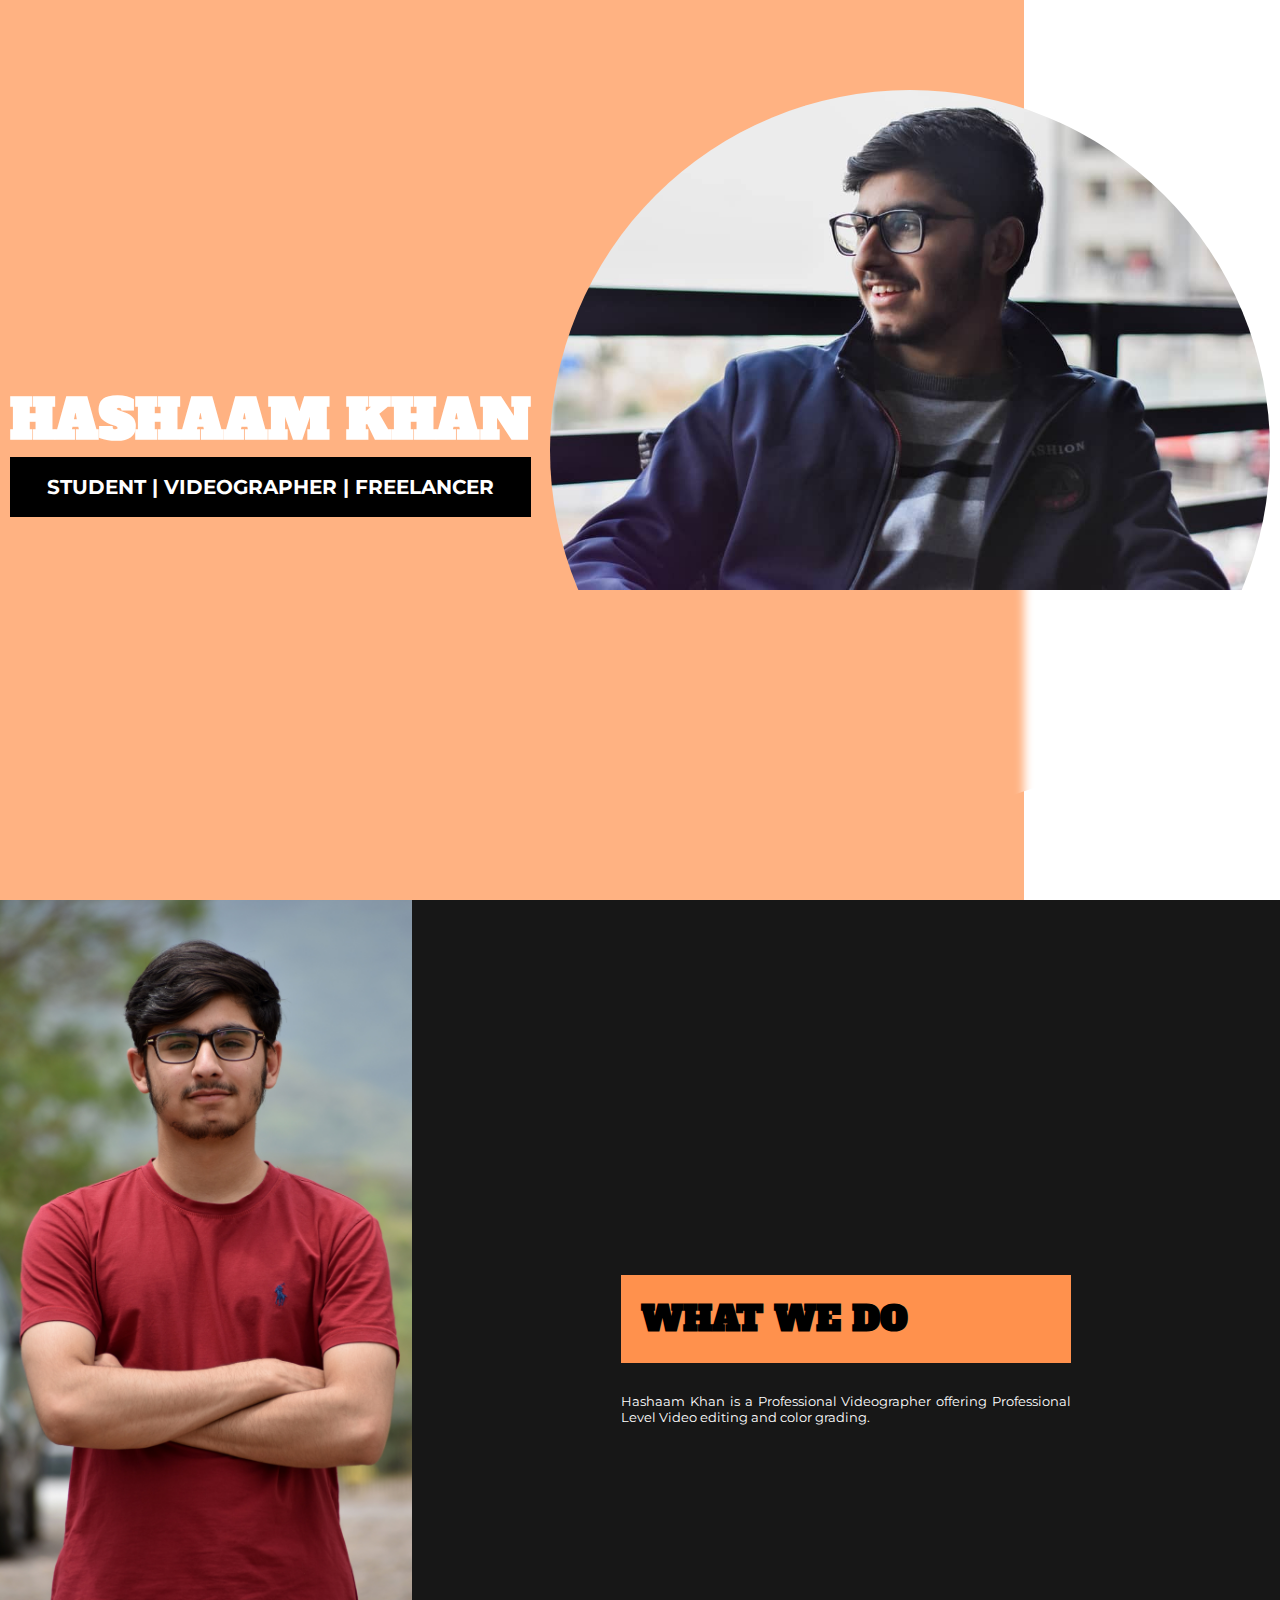
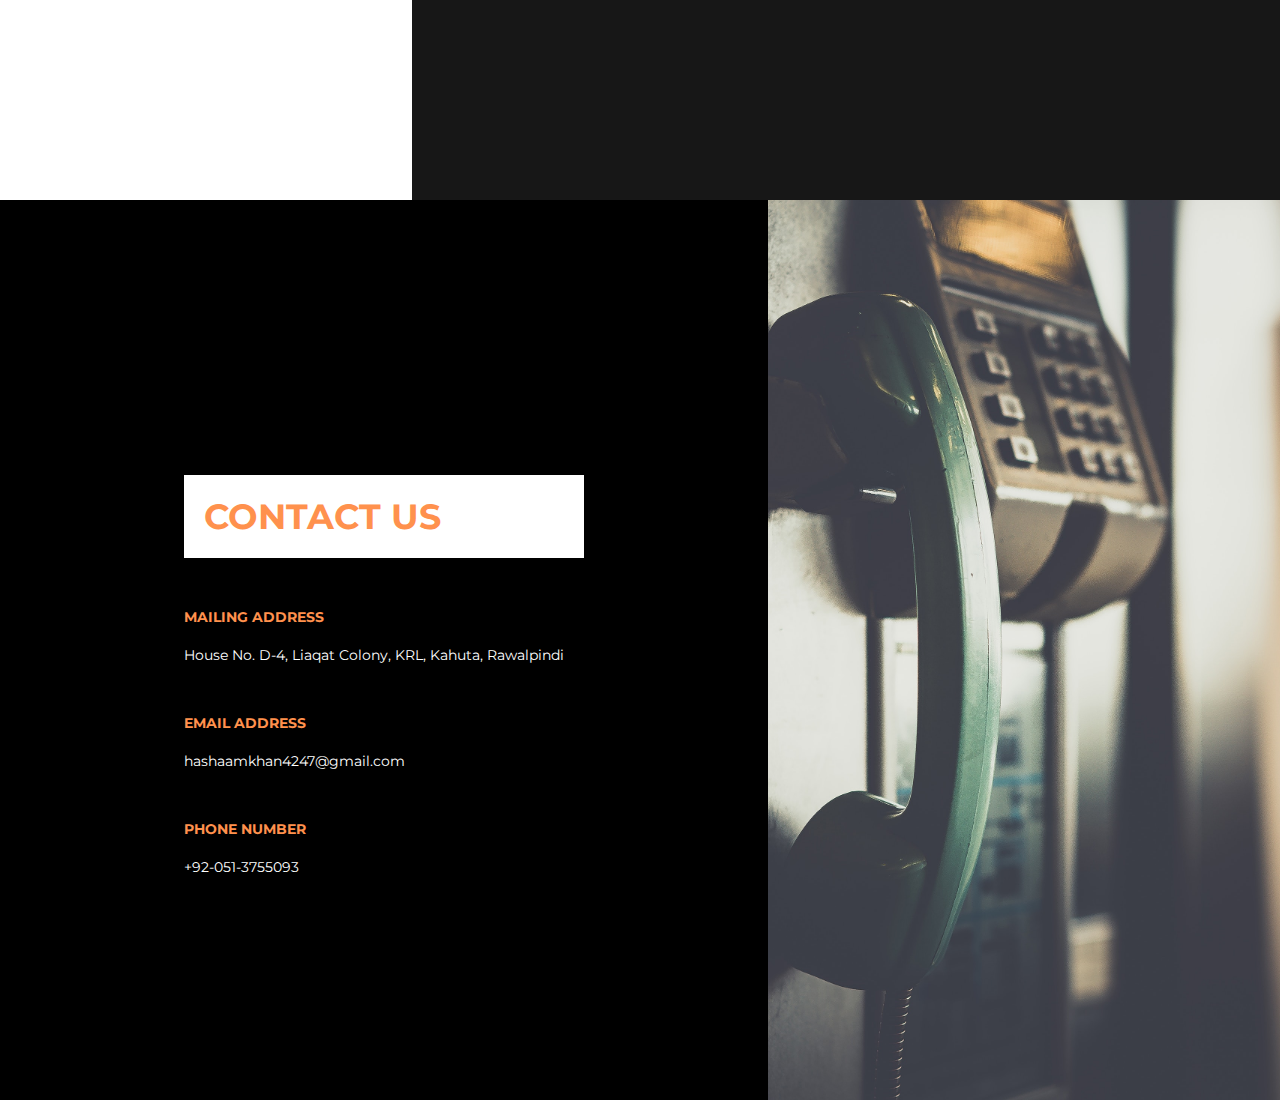
==== index.html @ cf14fc83 "Initial commit" ====
<!DOCTYPE html>
<html lang="en">

<head>
    <meta charset="UTF-8">
    <meta name="viewport" content="width=device-width, initial-scale=1.0">
    <link rel="stylesheet" href="style.css">
    <link rel="preconnect" href="https://fonts.gstatic.com">
    <link href="https://fonts.googleapis.com/css2?family=Alfa+Slab+One&family=Montserrat:wght@500&display=swap"
        rel="stylesheet">
    <title>Hashaam Khan</title>
</head>

<body>
    <main>
        <section class="page1">
            <div class="information">
                <div class="orange">
                </div>
                <div class="text-info">
                    <h1>HASHAAM KHAN</h1>
                    <div class="black-text">
                        <h3>STUDENT | VIDEOGRAPHER | FREELANCER</h3>
                    </div>
                </div>
                <div class="image">
                    <img id="avatar" src="./images/avatar.jpg" alt="Avatar" height="500px">
                </div>
            </div>
        </section>
        <section class="page2">
            <div class="sideimage">
                <img src="./images/avatar2.jpg" alt="" height="700px">
            </div>
            <div class="work-info">
                <div style="width: 450px;">
                    <h1 id="work-heading">WHAT WE DO</h1>
                    <p>Hashaam Khan is a Professional Videographer offering Professional Level Video editing and color
                        grading. </p>
                </div>
            </div>
        </section>
        <section>
            <div class="contact-image">
                <img src="./images/contact.jpg" alt="" height="700px">
            </div>
            <div class="contact">
                <div>
                    <h2>CONTACT US</h2>
                    <h3>MAILING ADDRESS</h3>
                    <p>House No. D-4, Liaqat Colony, KRL, Kahuta, Rawalpindi</p>
                    <h3>EMAIL ADDRESS</h3>
                    <p>hashaamkhan4247@gmail.com</p>
                    <h3>PHONE NUMBER</h3>
                    <p>+92-051-3755093</p>
                </div>
            </div>
        </section>
    </main>
</body>

</html>
---- style.css ----
* {
    margin: 0px;
    padding: 0px;
    box-sizing: border-box;
}

*,
*::before,
*::after {
    box-sizing: inherit;
}

main {
    position: absolute;
    min-height: 100vh;
    width: 100%;
    background-image: url(./images/background.png);
    background-size: 100%;
    background-repeat: no-repeat;
    z-index: 1;

}

.information {
    display: flex;
    min-height: 100vh;
    justify-content: space-around;
    align-items: center;

}

.orange {
    position: absolute;
    left: 0;
    top: 0;
    min-height: 100vh;
    width: 80%;
    left: 0;
    background-color: rgba(255, 145, 77, 0.7);
    z-index: -1;

}

.black-text {
    display: flex;
    justify-content: center;
    align-items: center;
    background-color: black;
    color: white;
    font-family: 'Montserrat', sans-serif;
    font-size: 1.0625em;
    height: 60px;
}

h1 {
    color: white;
    font-family: 'Alfa Slab One', cursive;
    font-size: 3.375em;
}

.image {
    display: flex;
    justify-content: center;
    height: 80vh;
    width: 80vh;
    border-radius: 50%;
    overflow: hidden;
    backdrop-filter: blur(5px);
}

.sideimage {
    float: left;
    overflow: hidden;
    height: 100vh;
}

.work-info {
    min-height: 100vh;
    background: rgba(23, 23, 23, 1);
    display: flex;
    align-items: center;
    justify-content: center;
}

.work-info h1 {
    background-color: rgba(255, 145, 77, 1);
    font-family: 'Alfa Slab One', cursive;
    font-size: 2.1875em;
    color: black;
    padding: 20px;
}

.work-info p {
    text-align: justify;
    color: white;
    margin-top: 30px;
    font-family: 'Montserrat', sans-serif;
    font-size: 0.8125em;
}

.contact-image {
    display: flex;
    align-items: center;
    justify-content: center;
    height: 100vh;
    width: 40%;
    overflow: hidden;
    float: right;
}

.contact-image img {
    height: 100vh;
}

.contact {
    min-height: 100vh;
    width: 60%;
    background: black;
    color: white;
    display: flex;
    justify-content: center;
    align-items: center;
}

.contact div {
    width: 400px;
}

.contact h2,
.contact h3 {
    color: rgba(255, 145, 77, 1);
    margin-top: 50px;
    font-family: 'Montserrat', sans-serif;
    font-size: 0.875em;

}

.contact h2 {
    font-size: 2.1875em;
    background: white;
    padding: 20px;
    font-weight: bolder;
}

.contact p {
    font-family: 'Montserrat', sans-serif;
    font-size: 0.875em;
    margin-top: 20px;

}
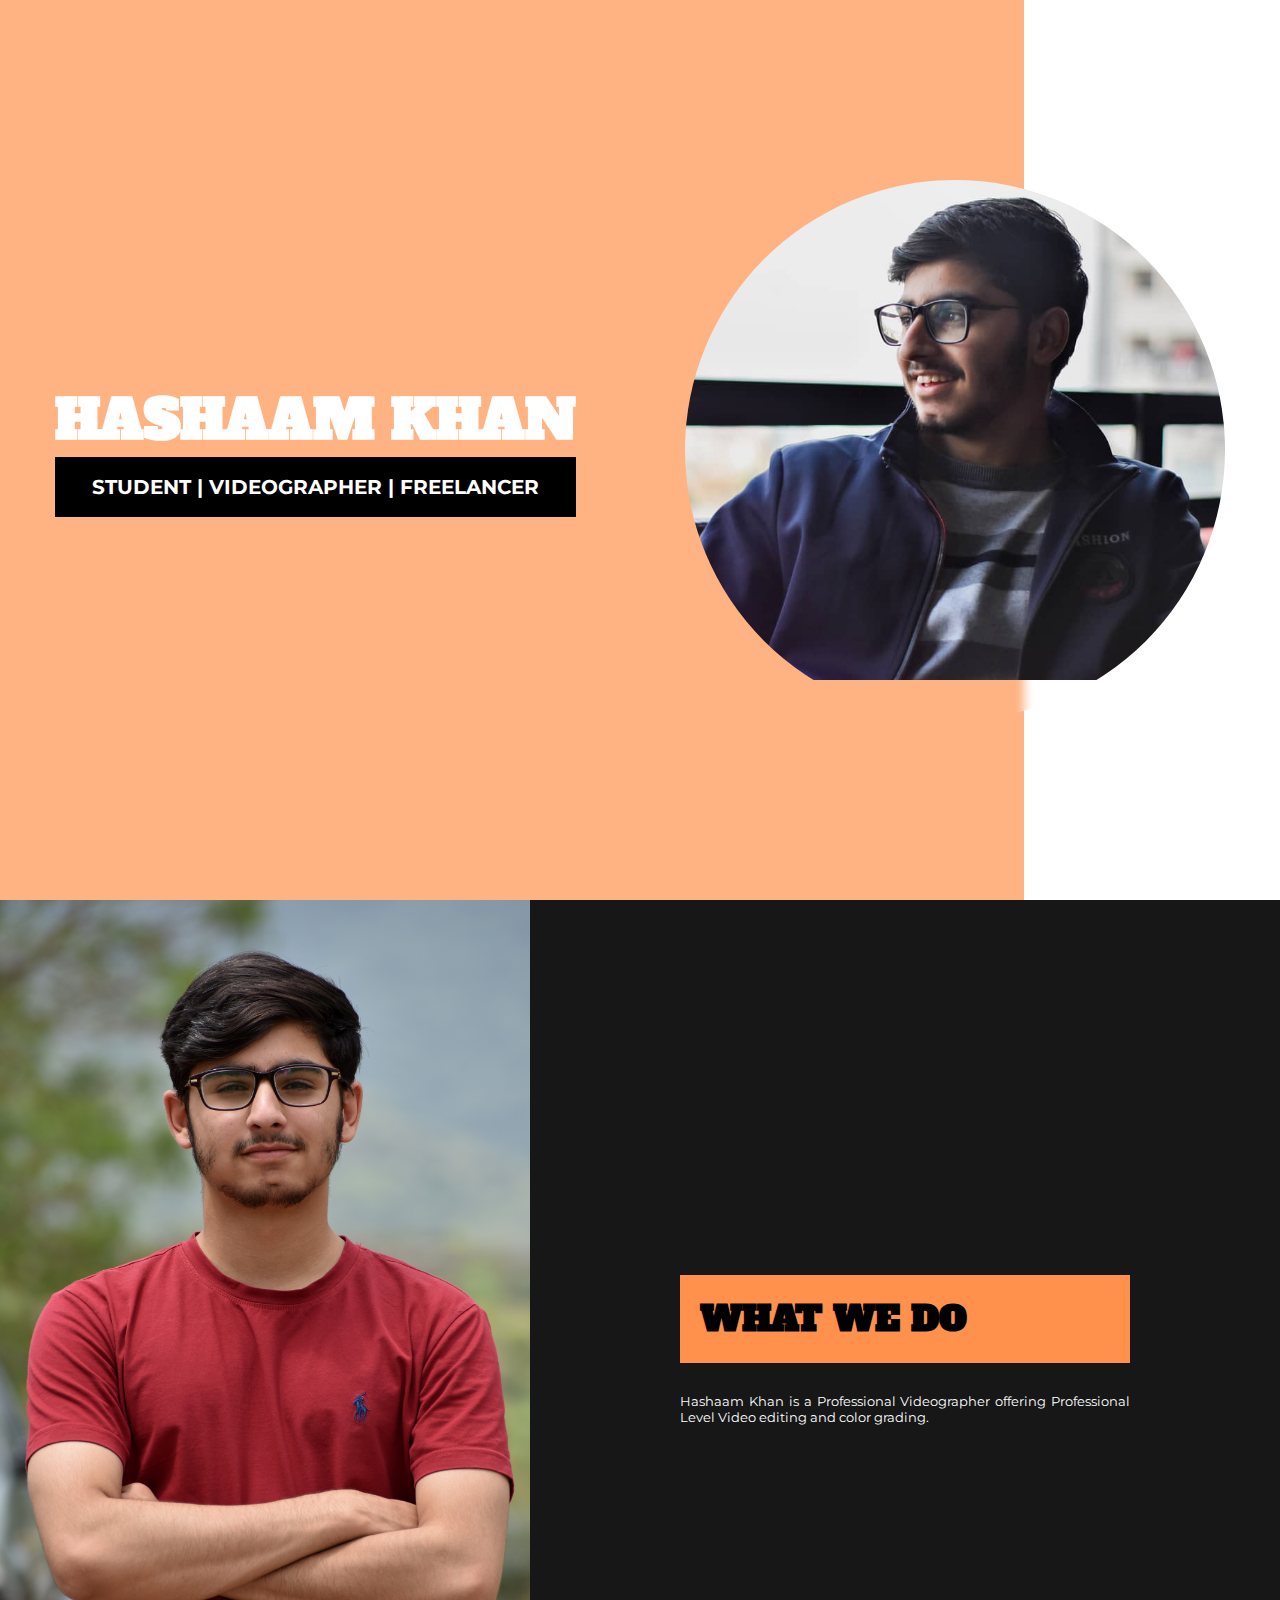
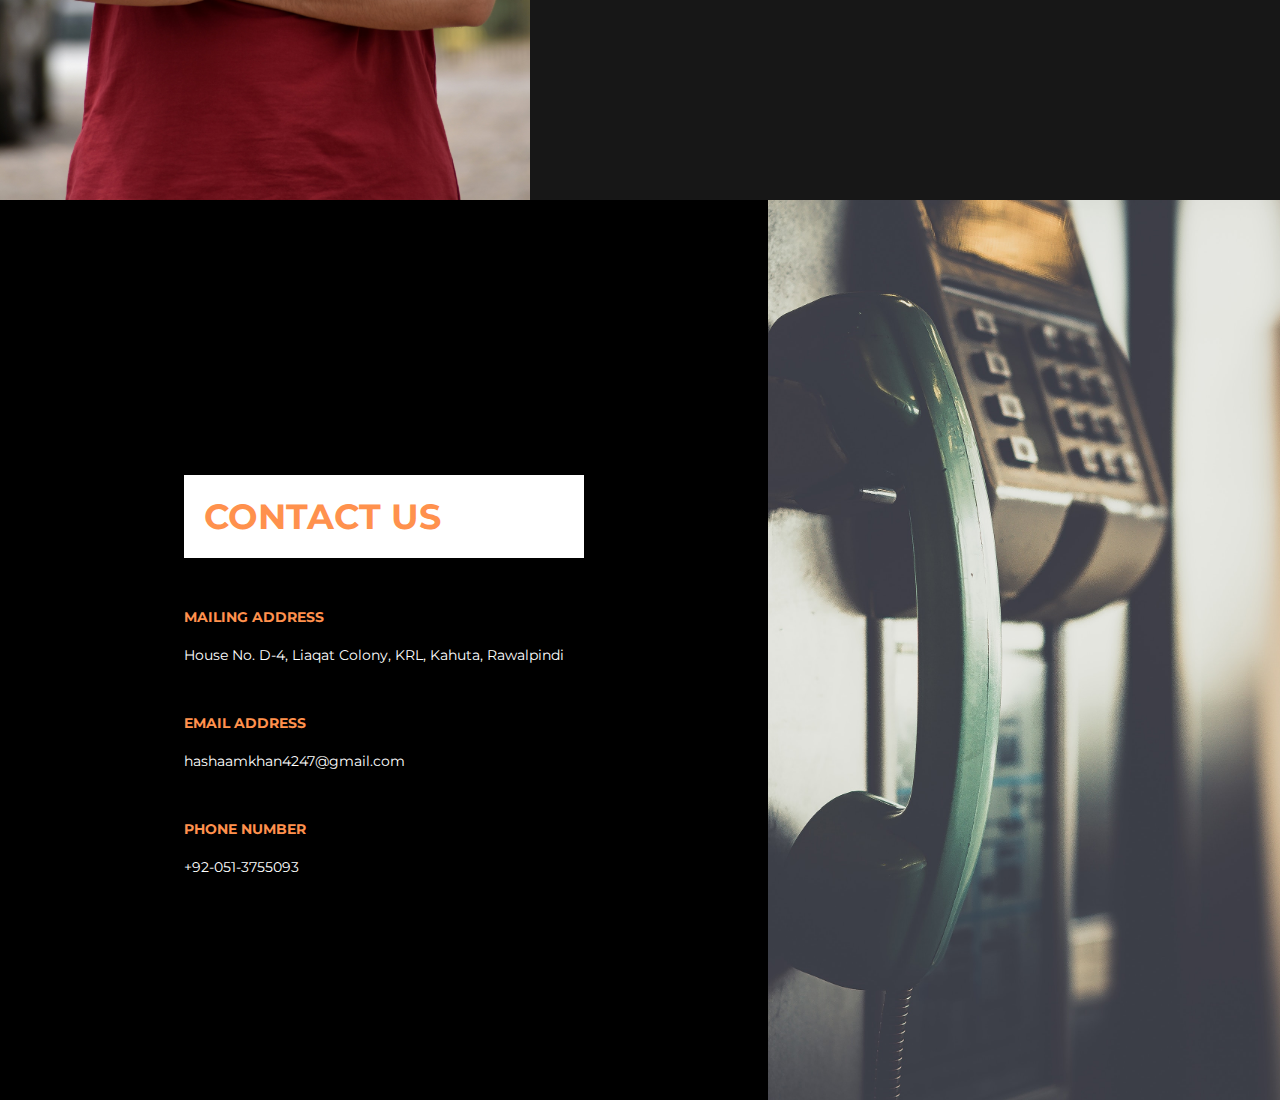
==== commit bd168228: "Fixed 2nd image commit" ====
--- a/index.html
+++ b/index.html
@@ -30,7 +30,7 @@
         </section>
         <section class="page2">
             <div class="sideimage">
-                <img src="./images/avatar2.jpg" alt="" height="700px">
+                <img src="./images/avatar2.jpg" alt="">
             </div>
             <div class="work-info">
                 <div style="width: 450px;">
@@ -42,7 +42,7 @@
         </section>
         <section>
             <div class="contact-image">
-                <img src="./images/contact.jpg" alt="" height="700px">
+                <img src="./images/contact.jpg" alt="">
             </div>
             <div class="contact">
                 <div>
--- a/style.css
+++ b/style.css
@@ -61,8 +61,8 @@
 .image {
     display: flex;
     justify-content: center;
-    height: 80vh;
-    width: 80vh;
+    height: 60vh;
+    width: 60vh;
     border-radius: 50%;
     overflow: hidden;
     backdrop-filter: blur(5px);
@@ -71,6 +71,10 @@
 .sideimage {
     float: left;
     overflow: hidden;
+    height: 100vh;
+}
+
+.sideimage img {
     height: 100vh;
 }
 
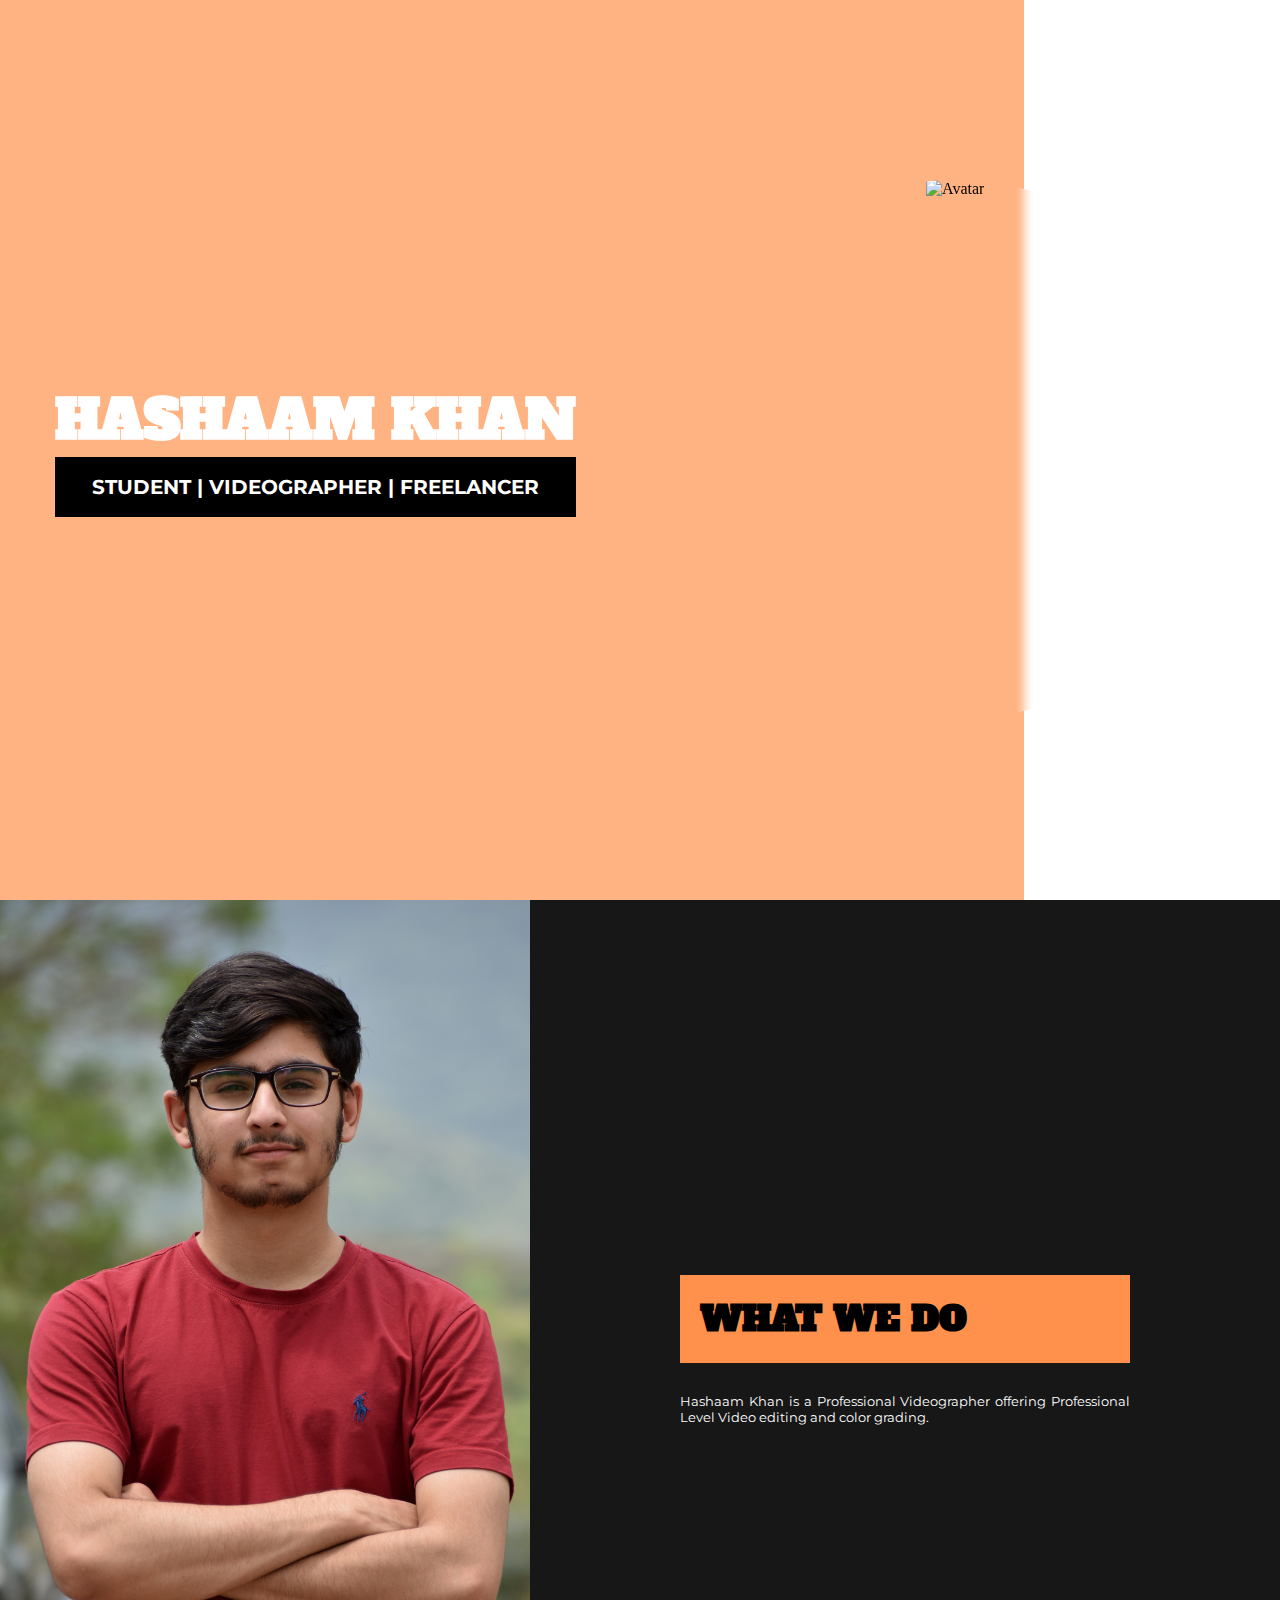
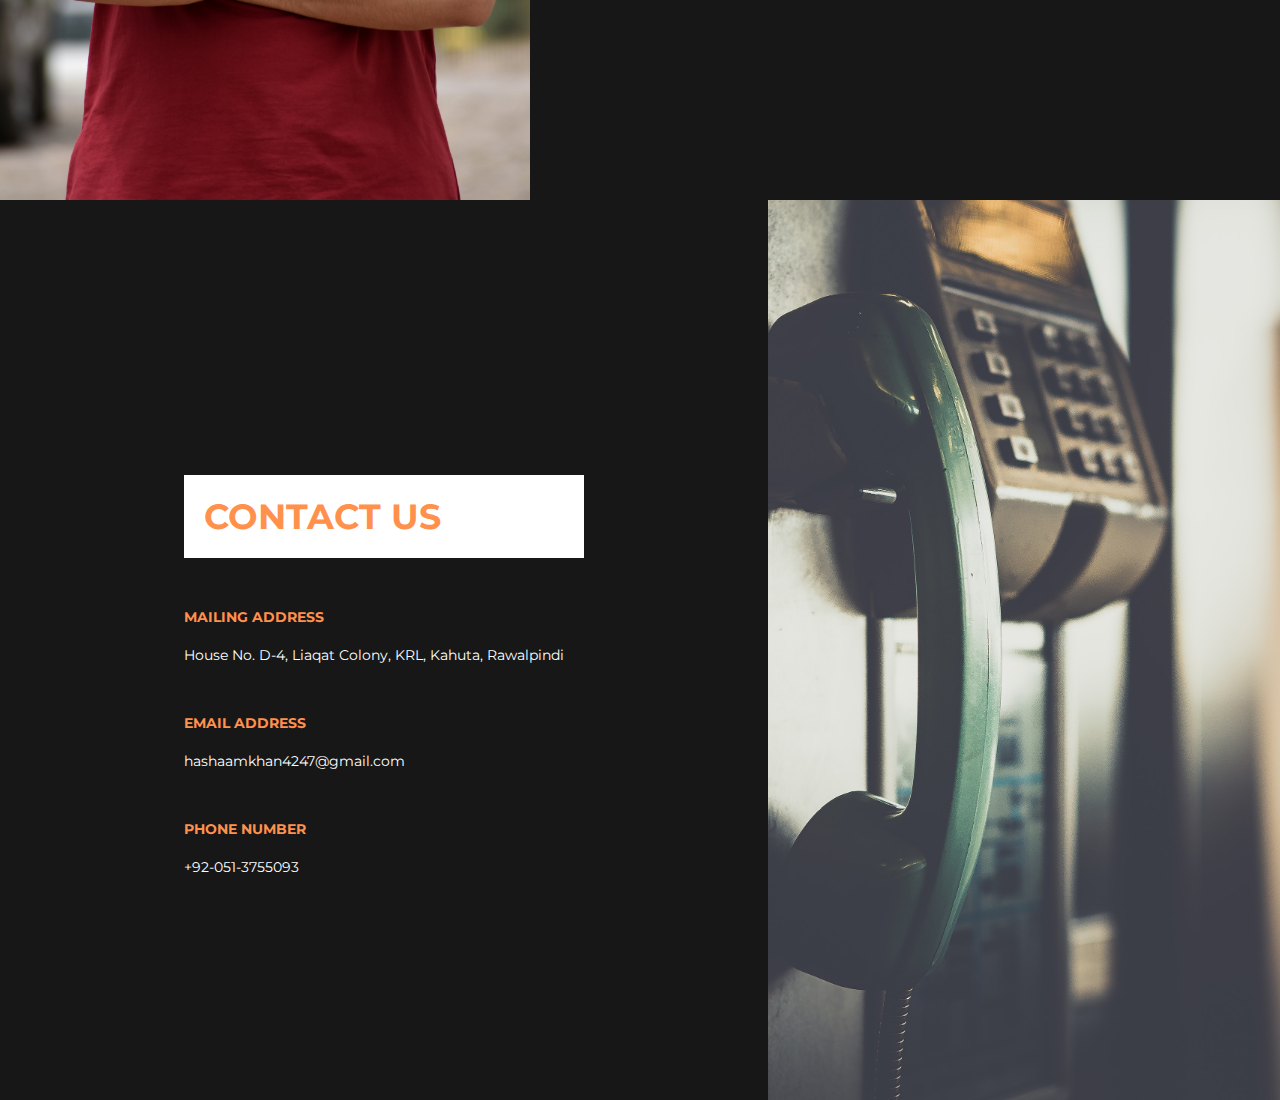
==== commit 2a21470f: "Replaced Main picture with high res one" ====
--- a/index.html
+++ b/index.html
@@ -24,7 +24,7 @@
                     </div>
                 </div>
                 <div class="image">
-                    <img id="avatar" src="./images/avatar.jpg" alt="Avatar" height="500px">
+                    <img id="avatar" src="./images/mainavatar.jpg" alt="Avatar">
                 </div>
             </div>
         </section>
--- a/style.css
+++ b/style.css
@@ -72,6 +72,7 @@
     float: left;
     overflow: hidden;
     height: 100vh;
+    width: auto;
 }
 
 .sideimage img {
@@ -119,7 +120,7 @@
 .contact {
     min-height: 100vh;
     width: 60%;
-    background: black;
+    background: rgba(23, 23, 23, 1);
     color: white;
     display: flex;
     justify-content: center;
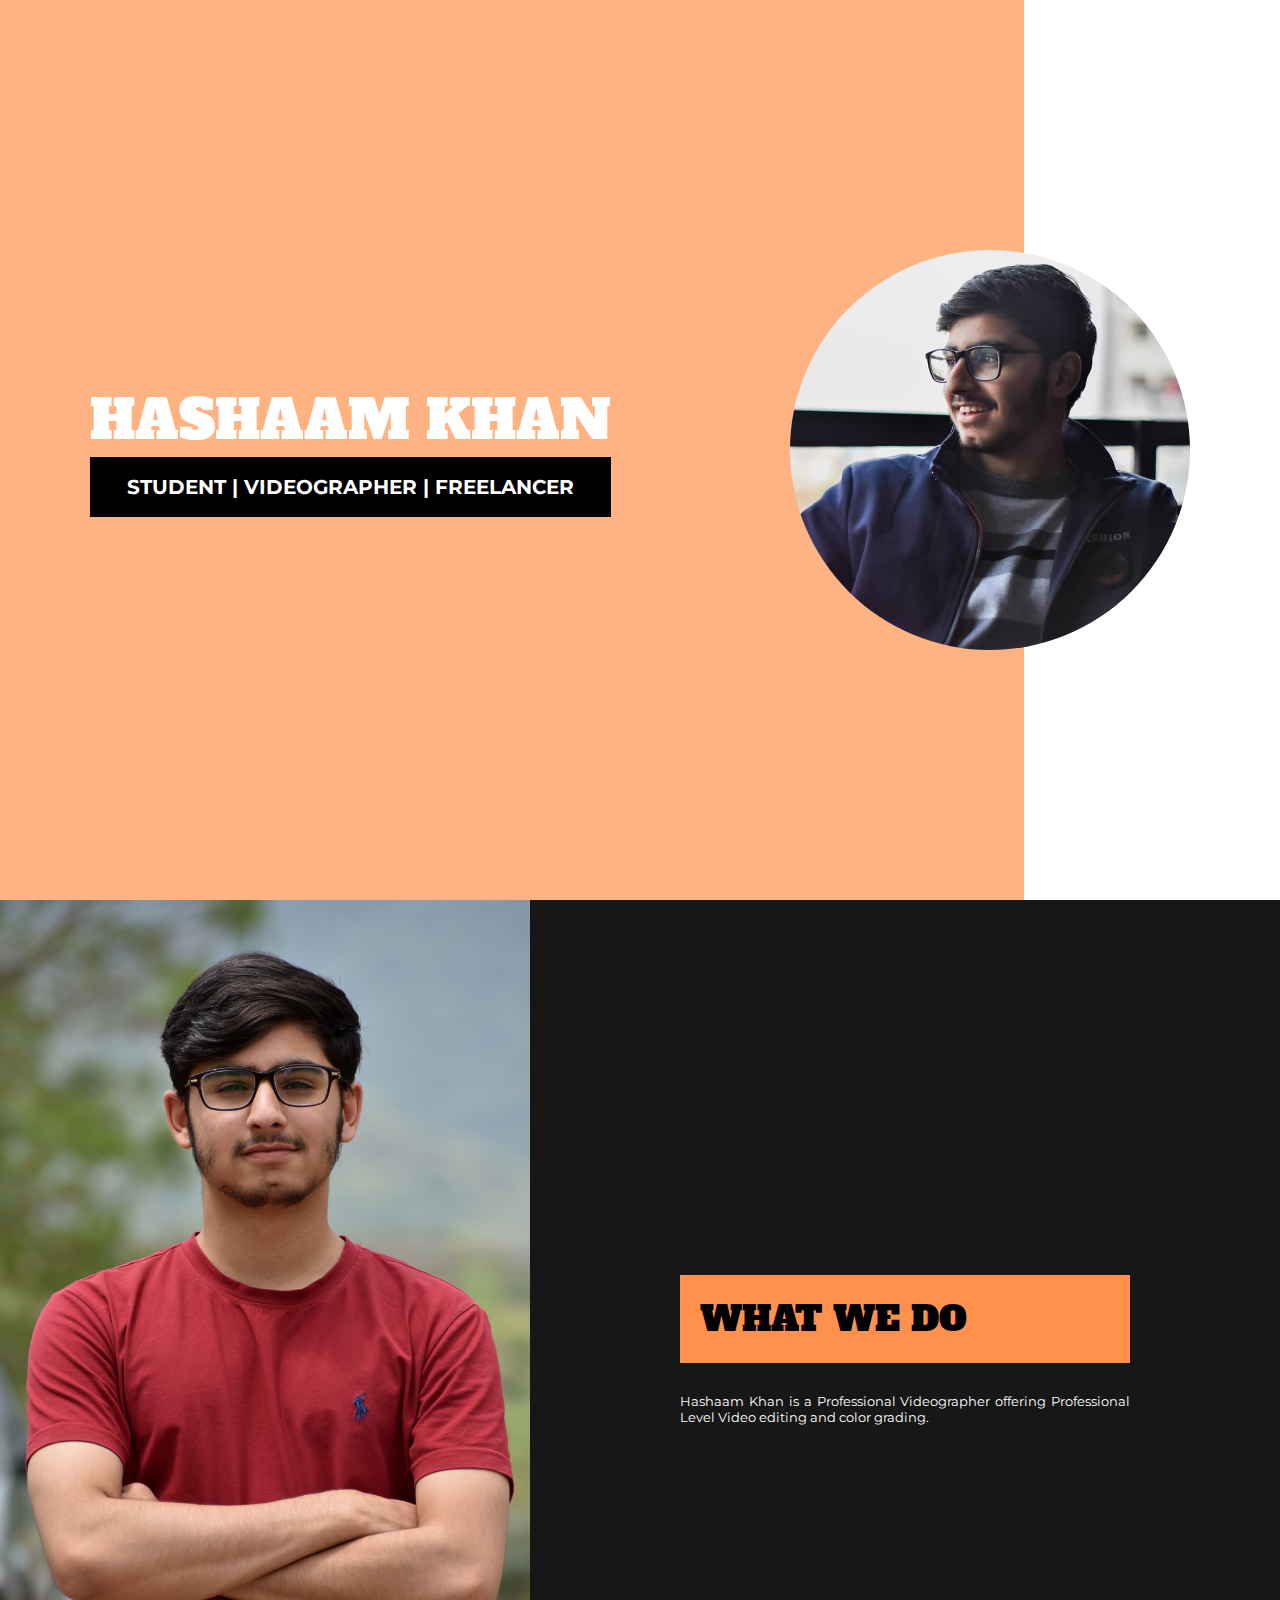
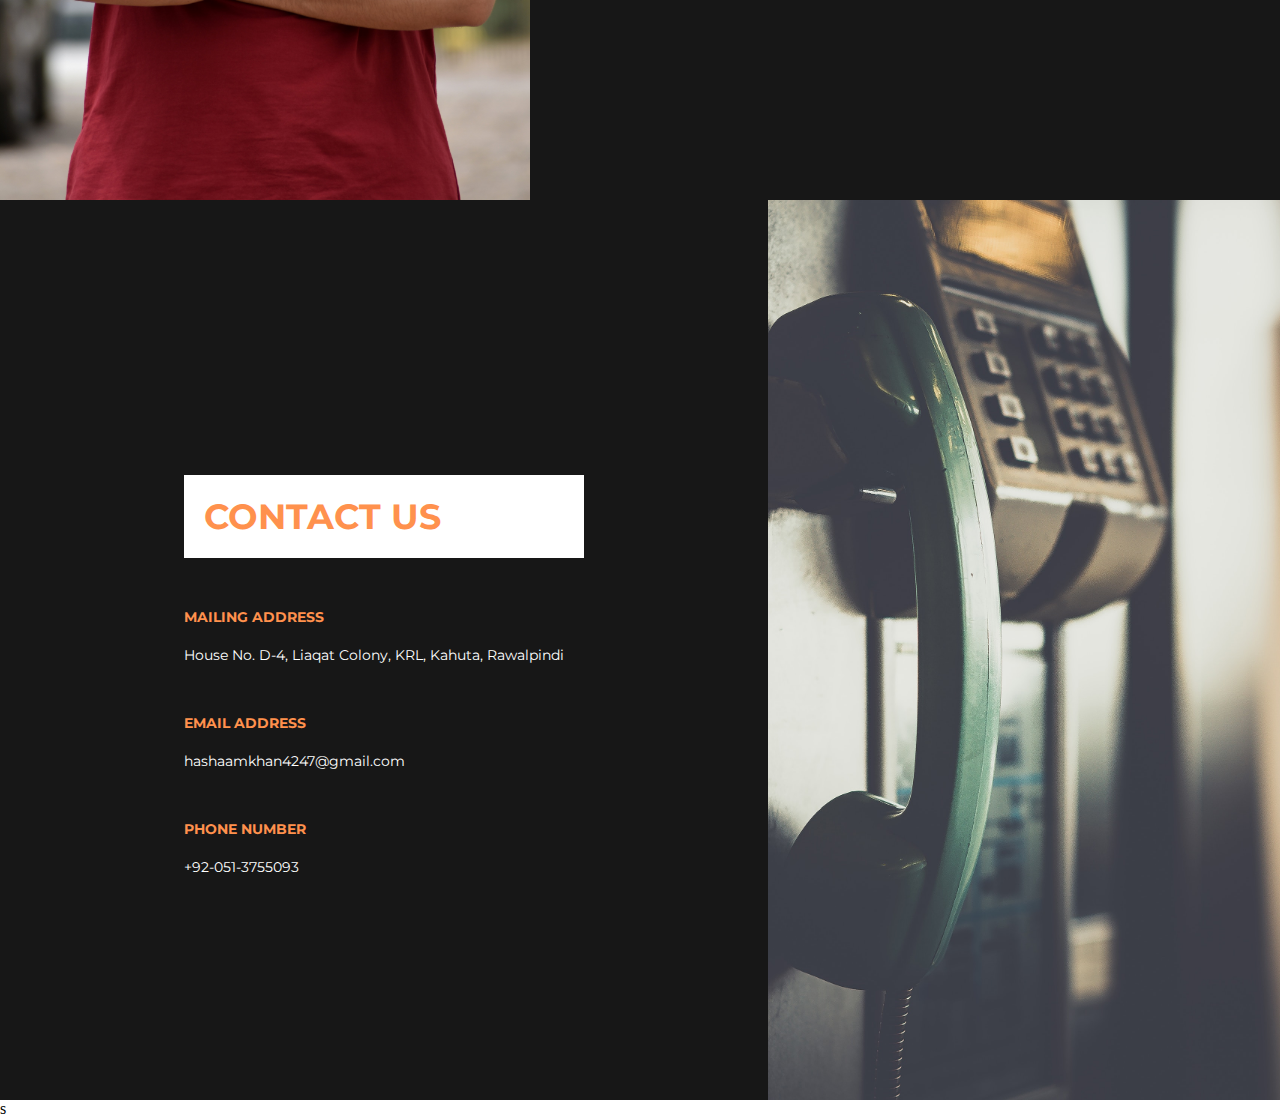
==== commit 4176d10f: "Re-designed the whole thing" ====
--- a/index.html
+++ b/index.html
@@ -24,7 +24,6 @@
                     </div>
                 </div>
                 <div class="image">
-                    <img id="avatar" src="./images/mainavatar.jpg" alt="Avatar">
                 </div>
             </div>
         </section>
@@ -59,4 +58,4 @@
     </main>
 </body>
 
-</html>+</html>s--- a/style.css
+++ b/style.css
@@ -10,32 +10,33 @@
     box-sizing: inherit;
 }
 
-main {
-    position: absolute;
-    min-height: 100vh;
+section {
+    min-width: 768px;
+}
+
+.page1 {
+    height: 100vh;
     width: 100%;
     background-image: url(./images/background.png);
-    background-size: 100%;
+    background-size: cover;
     background-repeat: no-repeat;
-    z-index: 1;
-
 }
 
 .information {
     display: flex;
-    min-height: 100vh;
+    height: 100vh;
     justify-content: space-around;
     align-items: center;
+    flex-wrap: wrap-reverse;
 
 }
 
 .orange {
     position: absolute;
+    top: 0;
     left: 0;
-    top: 0;
-    min-height: 100vh;
+    height: 100vh;
     width: 80%;
-    left: 0;
     background-color: rgba(255, 145, 77, 0.7);
     z-index: -1;
 
@@ -56,17 +57,21 @@
     color: white;
     font-family: 'Alfa Slab One', cursive;
     font-size: 3.375em;
+    font-weight: lighter;
 }
 
+
+
 .image {
-    display: flex;
-    justify-content: center;
-    height: 60vh;
-    width: 60vh;
+    min-height: 400px;
+    min-width: 400px;
     border-radius: 50%;
-    overflow: hidden;
-    backdrop-filter: blur(5px);
+    background: url(./images/avatar.jpg);
+    background-size: cover;
+    background-position: center;
+
 }
+
 
 .sideimage {
     float: left;
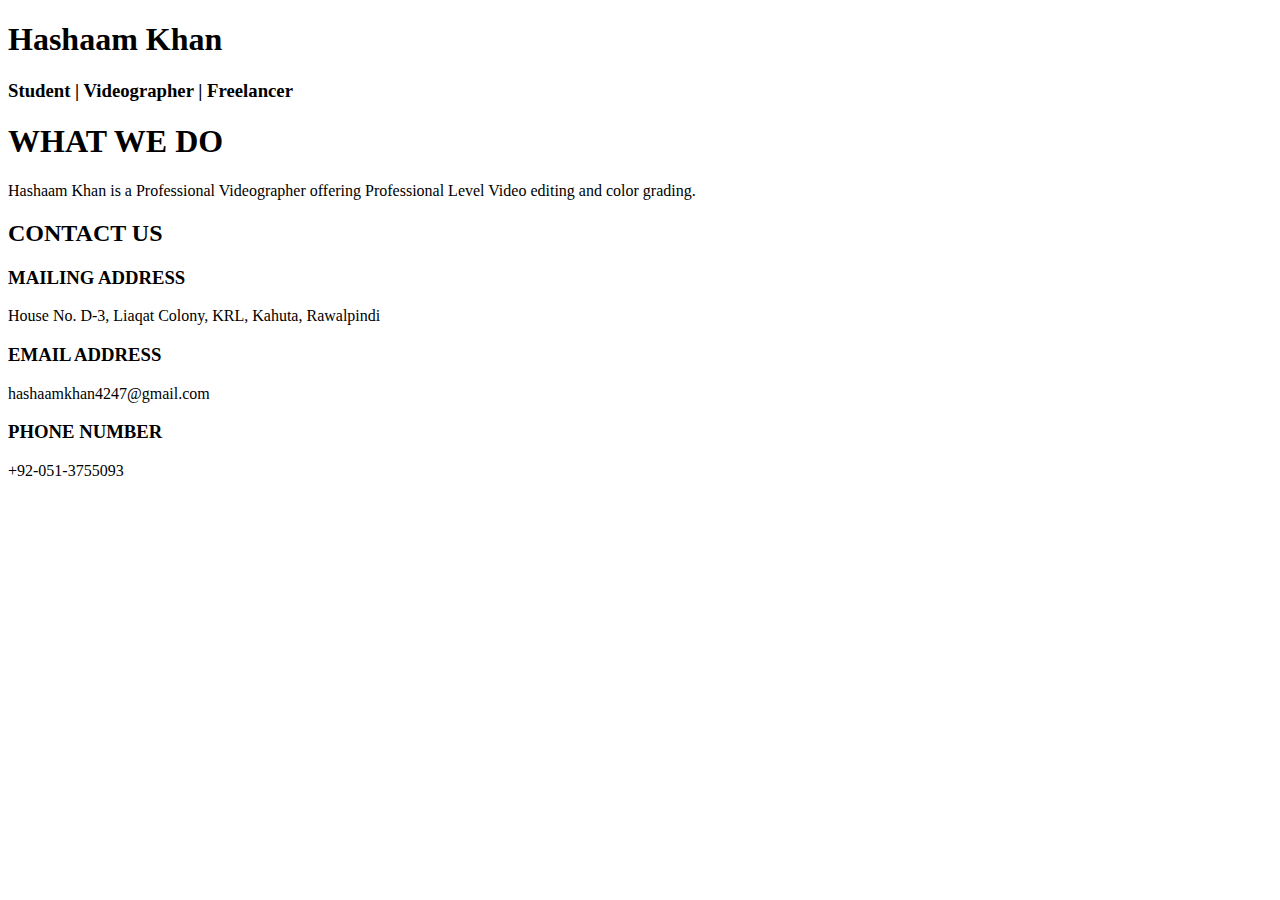
==== commit b196fa45: "Deleted extra folders and files" ====
--- a/index.html
+++ b/index.html
@@ -4,7 +4,7 @@
 <head>
     <meta charset="UTF-8">
     <meta name="viewport" content="width=device-width, initial-scale=1.0">
-    <link rel="stylesheet" href="style.css">
+    <link rel="stylesheet" href="style2.css">
     <link rel="preconnect" href="https://fonts.gstatic.com">
     <link href="https://fonts.googleapis.com/css2?family=Alfa+Slab+One&family=Montserrat:wght@500&display=swap"
         rel="stylesheet">
@@ -14,48 +14,41 @@
 <body>
     <main>
         <section class="page1">
-            <div class="information">
-                <div class="orange">
+            <div class="orangeBox"></div>
+            <div class="info">
+                <div class="text">
+                    <h1>Hashaam Khan</h1>
+                    <h3>Student | Videographer | Freelancer</h3>
                 </div>
-                <div class="text-info">
-                    <h1>HASHAAM KHAN</h1>
-                    <div class="black-text">
-                        <h3>STUDENT | VIDEOGRAPHER | FREELANCER</h3>
-                    </div>
-                </div>
-                <div class="image">
-                </div>
+                <div class="avatar"></div>
             </div>
         </section>
         <section class="page2">
-            <div class="sideimage">
-                <img src="./images/avatar2.jpg" alt="">
+            <div class="sideImage">
             </div>
-            <div class="work-info">
-                <div style="width: 450px;">
-                    <h1 id="work-heading">WHAT WE DO</h1>
+            <div class="workInfo">
+                <div>
+                    <h1>WHAT WE DO</h1>
                     <p>Hashaam Khan is a Professional Videographer offering Professional Level Video editing and color
                         grading. </p>
                 </div>
             </div>
         </section>
-        <section>
-            <div class="contact-image">
-                <img src="./images/contact.jpg" alt="">
-            </div>
+        <section class="page3">
             <div class="contact">
                 <div>
                     <h2>CONTACT US</h2>
                     <h3>MAILING ADDRESS</h3>
-                    <p>House No. D-4, Liaqat Colony, KRL, Kahuta, Rawalpindi</p>
+                    <p>House No. D-3, Liaqat Colony, KRL, Kahuta, Rawalpindi</p>
                     <h3>EMAIL ADDRESS</h3>
                     <p>hashaamkhan4247@gmail.com</p>
                     <h3>PHONE NUMBER</h3>
                     <p>+92-051-3755093</p>
                 </div>
             </div>
+            <div class="contactImage"></div>
         </section>
     </main>
 </body>
 
-</html>s+</html>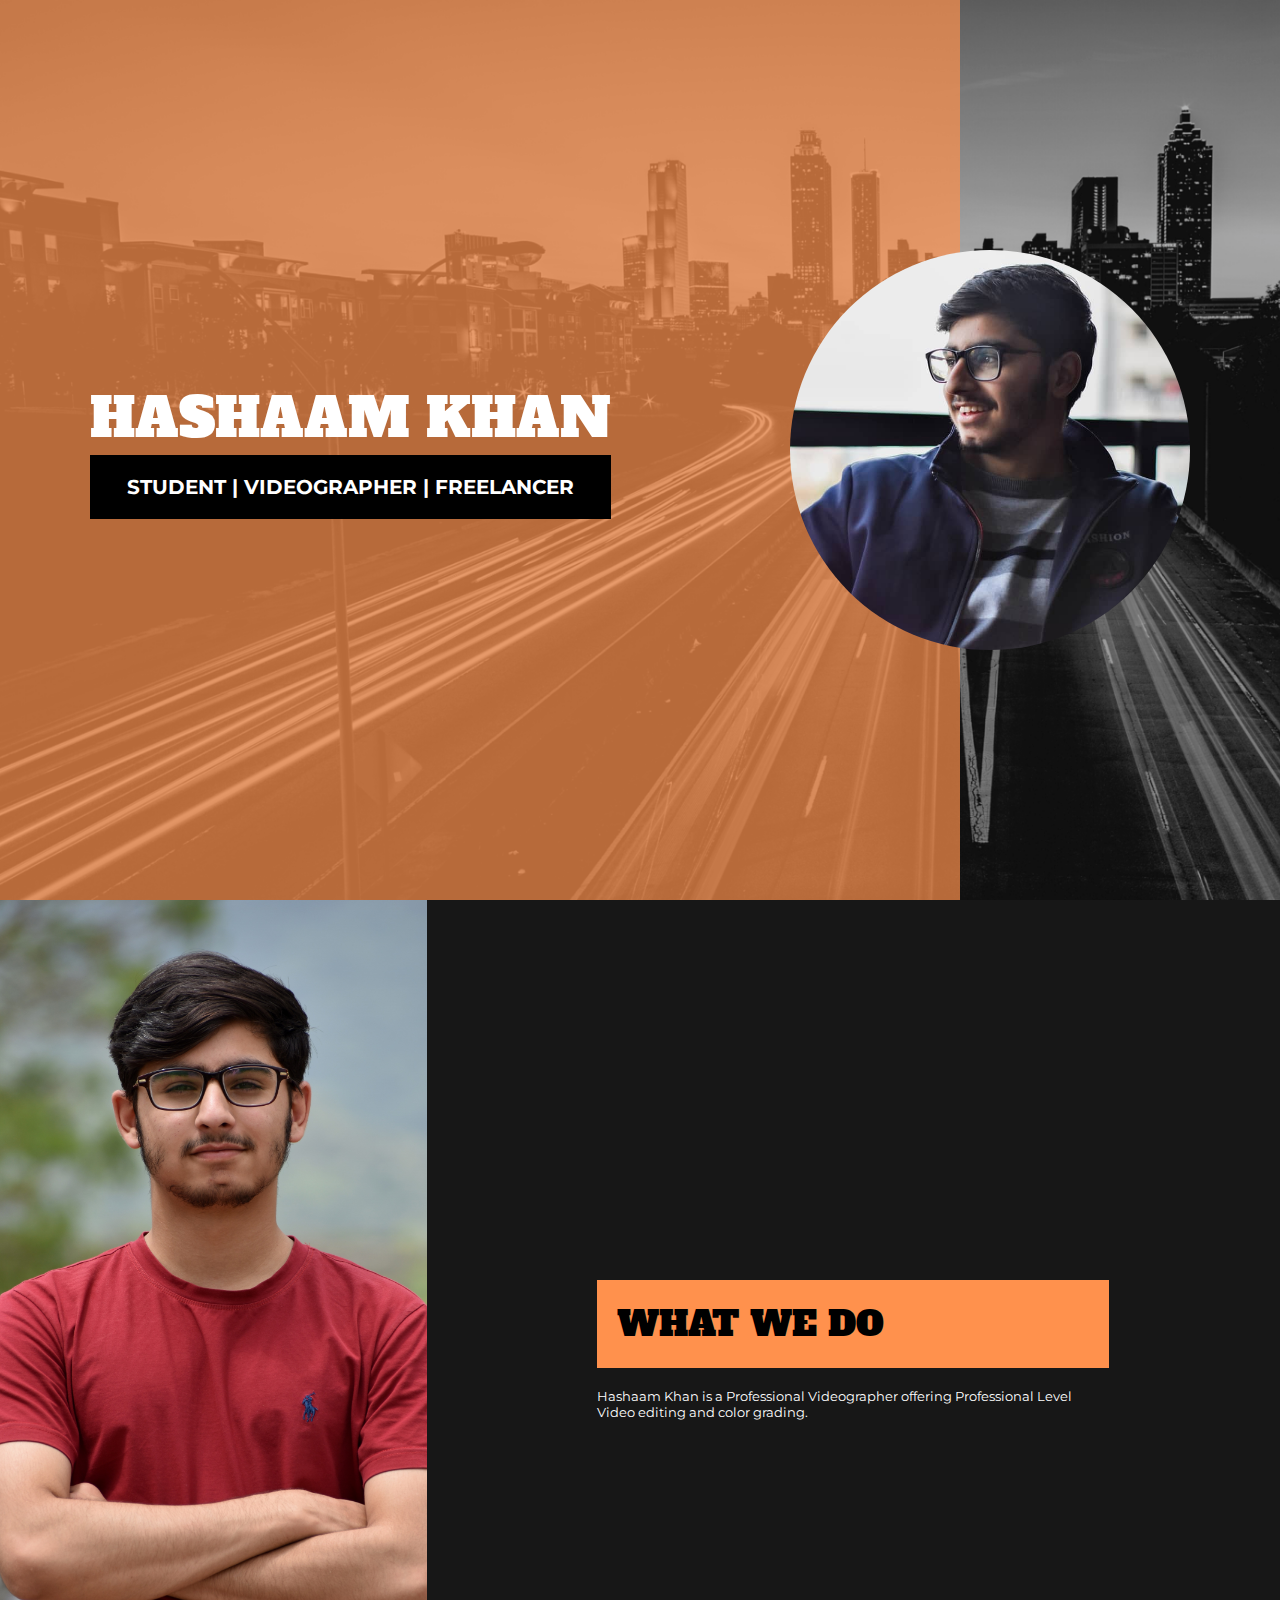
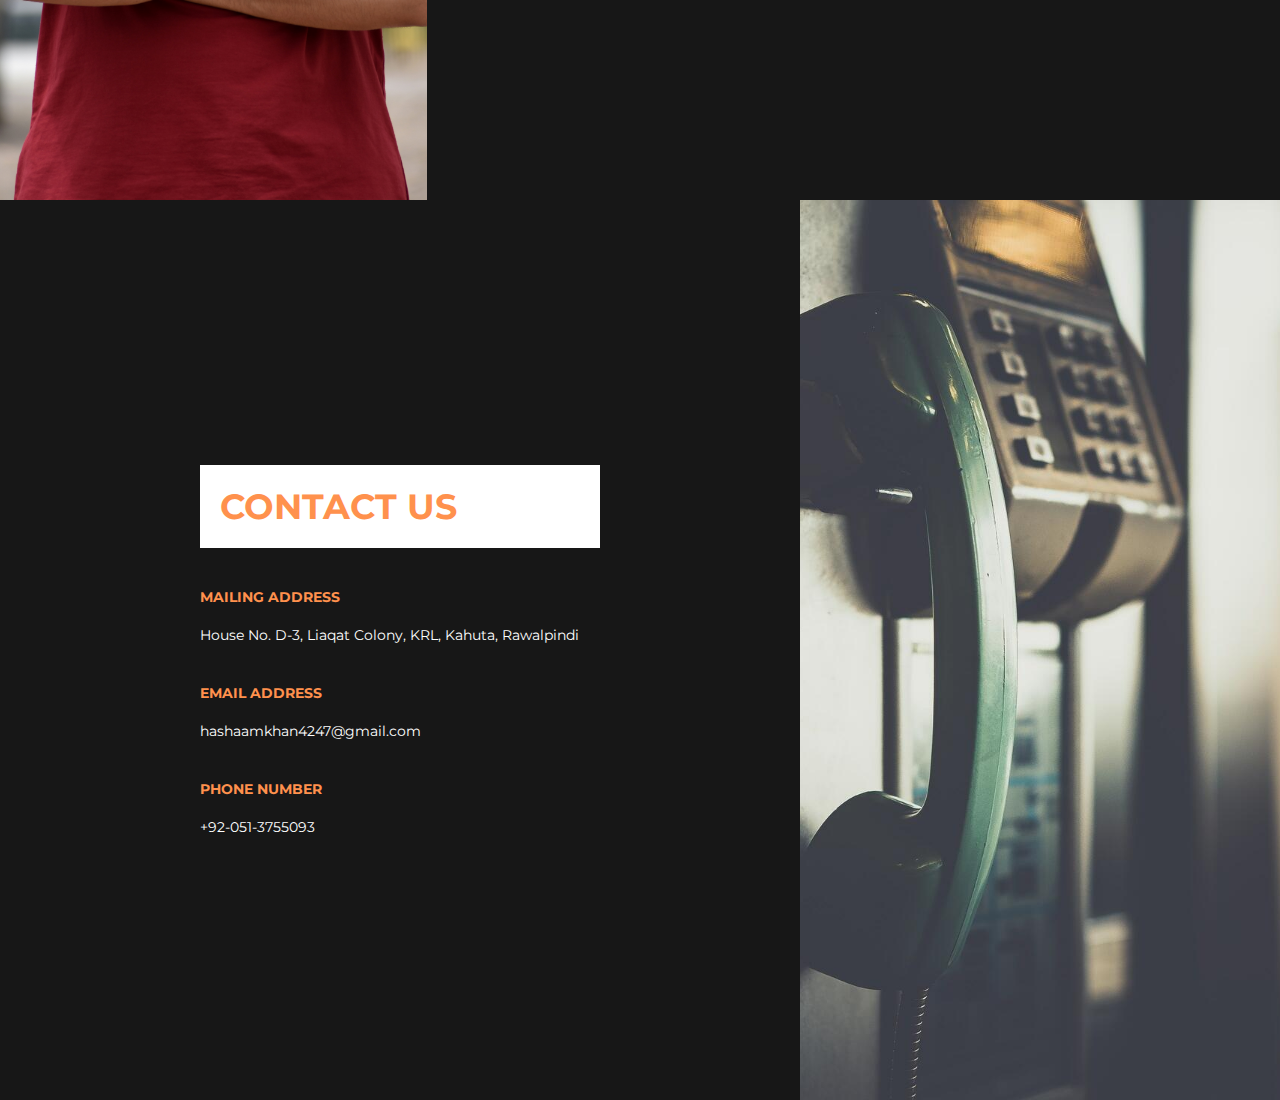
==== commit a60b92b1: "Fixed CSS file issue" ====
--- a/index.html
+++ b/index.html
@@ -4,7 +4,7 @@
 <head>
     <meta charset="UTF-8">
     <meta name="viewport" content="width=device-width, initial-scale=1.0">
-    <link rel="stylesheet" href="style2.css">
+    <link rel="stylesheet" href="style.css">
     <link rel="preconnect" href="https://fonts.gstatic.com">
     <link href="https://fonts.googleapis.com/css2?family=Alfa+Slab+One&family=Montserrat:wght@500&display=swap"
         rel="stylesheet">
--- a/style.css
+++ b/style.css
@@ -0,0 +1,177 @@
+* {
+    margin: 0;
+    padding: 0;
+    box-sizing: border-box;
+}
+
+section {
+    min-height: 100vh;
+    min-width: 768px;
+}
+
+.page1 {
+    background: url(./images/background2.png);
+    background-size: cover;
+}
+
+.page1 .orangeBox {
+    position: absolute;
+    top: 0;
+    left: 0;
+    height: 100vh;
+    width: 75%;
+    background-color: rgba(255, 145, 77, 0.7);
+}
+
+.page1 .info {
+    position: absolute;
+    z-index: 2;
+    height: 100vh;
+    width: 100%;
+    display: flex;
+    align-items: center;
+    justify-content: space-around;
+    flex-wrap: wrap-reverse;
+}
+
+.page1 .info .text {
+    text-align: center;
+    text-transform: uppercase;
+}
+
+.page1 .info .text h1 {
+    color: white;
+    font-family: 'Alfa Slab One', cursive;
+    font-size: 3.375em;
+    font-weight: lighter;
+}
+
+.page1 .info .text h3 {
+    background-color: black;
+    color: white;
+    font-family: 'Montserrat', sans-serif;
+    font-size: 1.25em;
+    padding: 20px 0px;
+}
+
+.page1 .info .avatar {
+    min-width: 400px;
+    min-height: 400px;
+    border-radius: 50%;
+    background: url(./images/avatar.jpg);
+    background-size: cover;
+    background-position: center;
+}
+
+.page2 {
+    display: flex;
+}
+
+.page2 .sideImage {
+    flex: 1;
+    background: url(./images/avatar2.jpg);
+    background-size: cover;
+    min-width: 350px;
+    background-position-x: center;
+
+}
+
+.page2 .workInfo {
+    flex: 2;
+    background-color: rgb(23, 23, 23);
+    display: flex;
+    align-items: center;
+    justify-content: center;
+    flex-wrap: wrap;
+}
+
+.page2 .workInfo div {
+    max-width: 60%;
+}
+
+.page2 .workInfo h1 {
+    color: white;
+    font-family: 'Alfa Slab One', cursive;
+    font-size: 2.1875em;
+    font-weight: lighter;
+    background-color: rgb(255, 145, 77);
+    color: black;
+    padding: 20px;
+}
+
+.page2 .workInfo p {
+    color: white;
+    font-family: 'Montserrat', sans-serif;
+    font-size: 0.8125em;
+    padding-top: 20px
+}
+
+.page3 {
+    display: flex;
+}
+
+.page3 .contact {
+    flex: 5;
+    background: rgb(23, 23, 23);
+    display: flex;
+    align-items: center;
+    justify-content: center;
+
+}
+
+.page3 .contact div {
+    width: 400px;
+}
+
+.page3 .contactImage {
+    flex: 3;
+    background: url(./images/contact2.jpg);
+    background-position: center;
+    background-size: cover;
+    min-width: 350px;
+
+}
+
+.page3 .contact div h2,
+.page3 .contact div h3 {
+    color: rgba(255, 145, 77, 1);
+    font-family: 'Montserrat', sans-serif;
+    font-size: 0.875em;
+
+}
+
+.page3 .contact div h2 {
+    font-size: 2.1875em;
+    background: white;
+    font-weight: bolder;
+    padding: 20px;
+}
+
+.page3 .contact div h3 {
+    margin-top: 40px;
+}
+
+.page3 .contact div p {
+    color: white;
+    font-family: 'Montserrat', sans-serif;
+    font-size: 0.875em;
+    margin-top: 20px;
+}
+
+@media (orientation:portrait),
+(max-width:768px) {
+    .page1 .info .avatar {
+        min-width: 350px;
+        min-height: 350px;
+    }
+
+    .page2 .sideImage {
+        display: none;
+        flex: 0;
+    }
+
+    .page3 .contactImage {
+        display: none;
+        flex: 0;
+    }
+}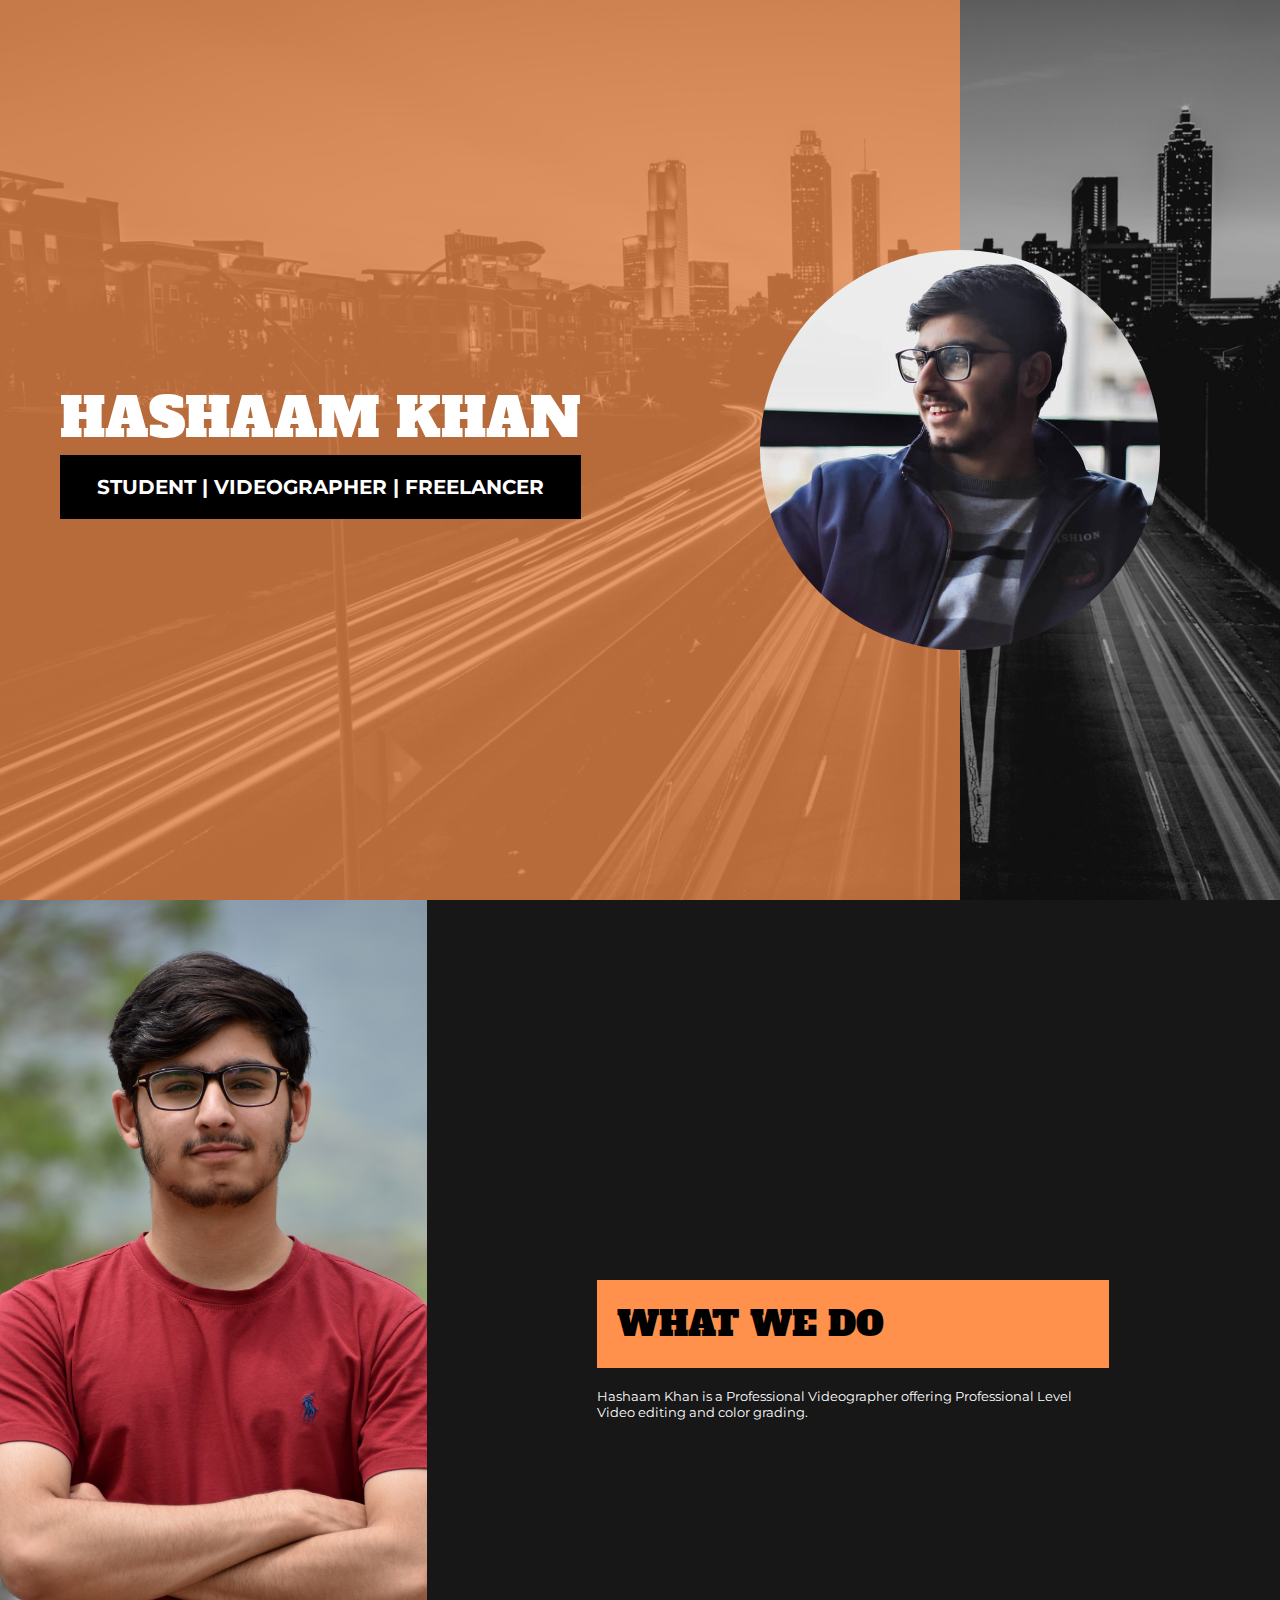
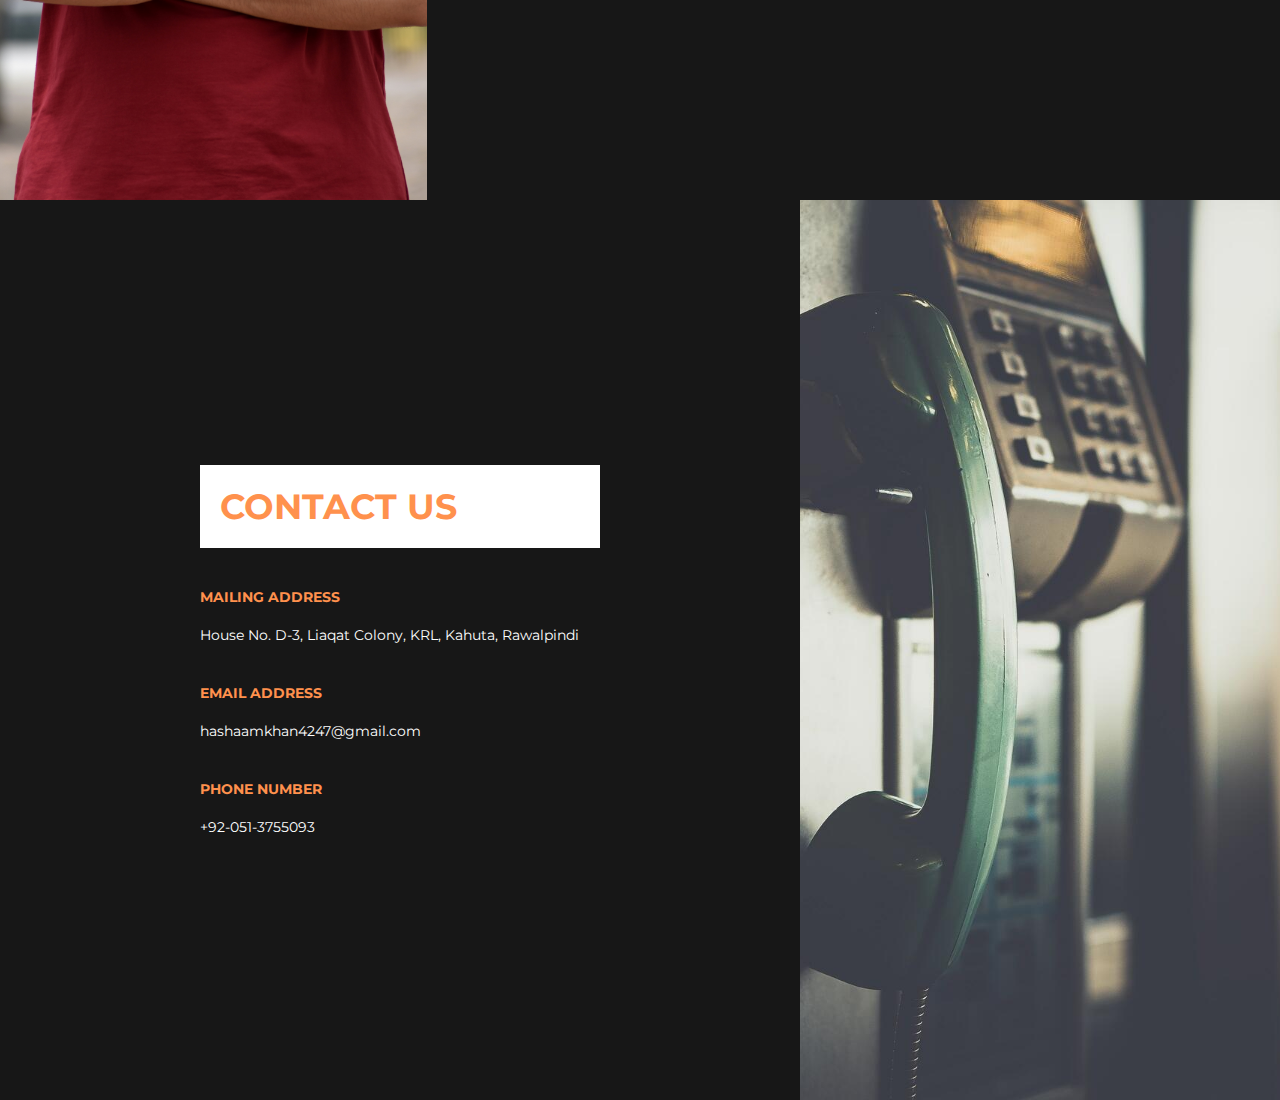
==== commit 0859a442: "Trying to fix responsive functionality" ====
--- a/index.html
+++ b/index.html
@@ -16,11 +16,15 @@
         <section class="page1">
             <div class="orangeBox"></div>
             <div class="info">
-                <div class="text">
-                    <h1>Hashaam Khan</h1>
-                    <h3>Student | Videographer | Freelancer</h3>
+                <div class="equal">
+                    <div class="text">
+                        <h1>Hashaam Khan</h1>
+                        <h3>Student | Videographer | Freelancer</h3>
+                    </div>
                 </div>
-                <div class="avatar"></div>
+                <div class="equal">
+                    <div class="avatar"></div>
+                </div>
             </div>
         </section>
         <section class="page2">
--- a/style.css
+++ b/style.css
@@ -9,9 +9,11 @@
     min-width: 768px;
 }
 
+
 .page1 {
     background: url(./images/background2.png);
     background-size: cover;
+    text-align: center;
 }
 
 .page1 .orangeBox {
@@ -29,9 +31,15 @@
     height: 100vh;
     width: 100%;
     display: flex;
+    flex-wrap: wrap-reverse;
+}
+
+.equal {
+    flex: 1;
+    display: flex;
     align-items: center;
-    justify-content: space-around;
-    flex-wrap: wrap-reverse;
+    justify-content: center;
+    flex-basis: 400px;
 }
 
 .page1 .info .text {
@@ -82,7 +90,6 @@
     display: flex;
     align-items: center;
     justify-content: center;
-    flex-wrap: wrap;
 }
 
 .page2 .workInfo div {
@@ -158,13 +165,9 @@
     margin-top: 20px;
 }
 
+
 @media (orientation:portrait),
 (max-width:768px) {
-    .page1 .info .avatar {
-        min-width: 350px;
-        min-height: 350px;
-    }
-
     .page2 .sideImage {
         display: none;
         flex: 0;
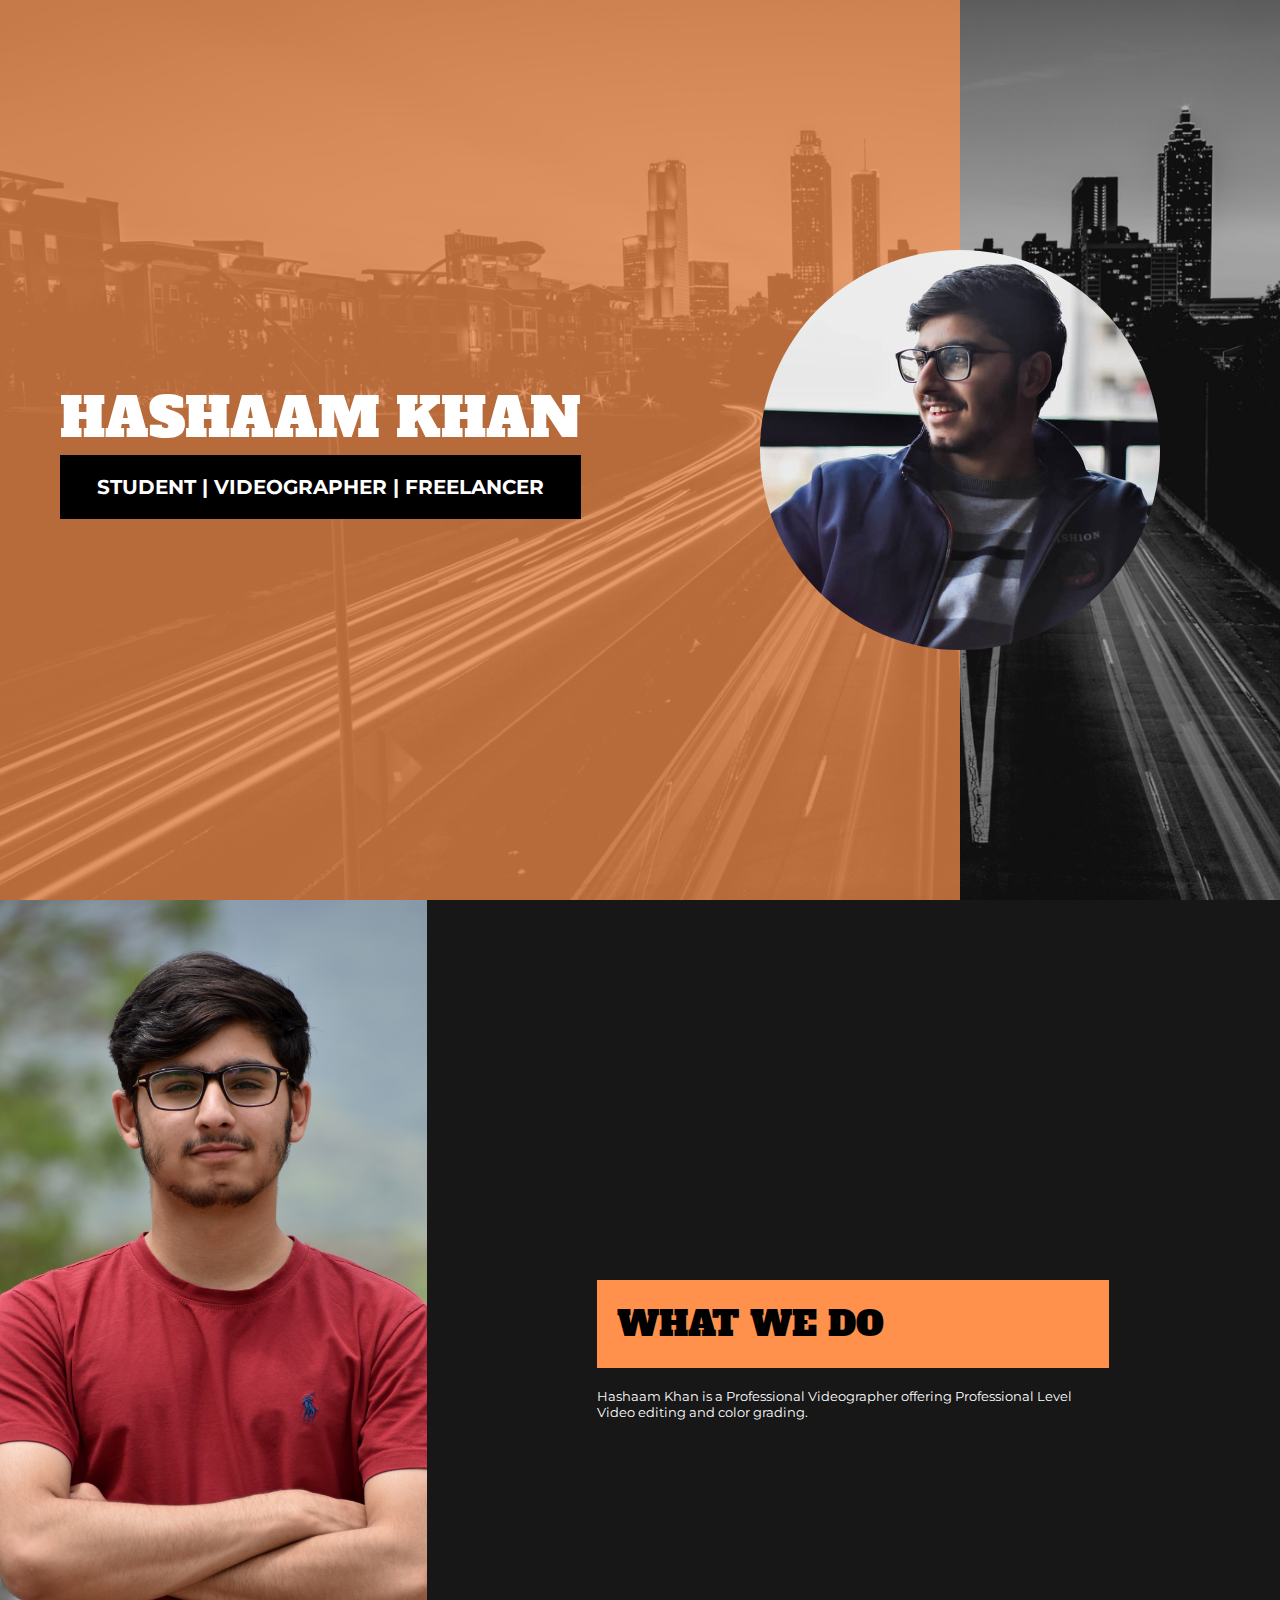
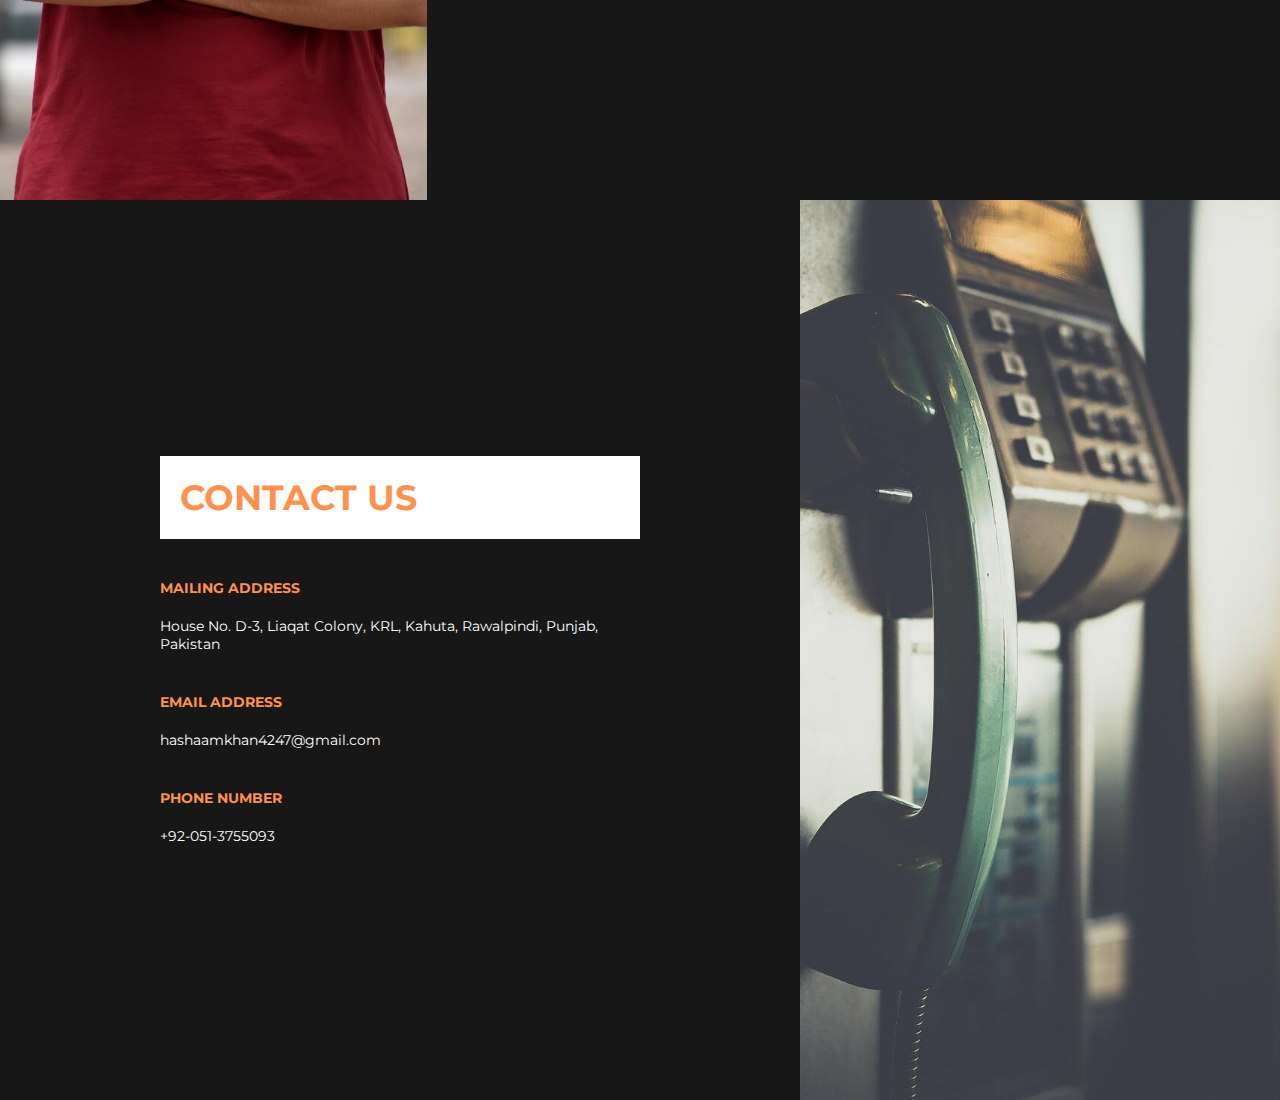
==== commit 1d82fc4d: "Removed min-width from sections" ====
--- a/index.html
+++ b/index.html
@@ -43,9 +43,12 @@
                 <div>
                     <h2>CONTACT US</h2>
                     <h3>MAILING ADDRESS</h3>
-                    <p>House No. D-3, Liaqat Colony, KRL, Kahuta, Rawalpindi</p>
+                    <p><a href="https://www.google.com/maps/@33.6035536,73.3535349,130m/data=!3m1!1e3"
+                            target="_blank">House No. D-3,
+                            Liaqat Colony, KRL, Kahuta, Rawalpindi, Punjab, Pakistan</a></p>
                     <h3>EMAIL ADDRESS</h3>
-                    <p>hashaamkhan4247@gmail.com</p>
+                    <p><a href="mailto:hashaamkhan4247@gmail.com"
+                            target="https://gmail.com">hashaamkhan4247@gmail.com</a></p>
                     <h3>PHONE NUMBER</h3>
                     <p>+92-051-3755093</p>
                 </div>
--- a/style.css
+++ b/style.css
@@ -6,7 +6,11 @@
 
 section {
     min-height: 100vh;
-    min-width: 768px;
+    /* min-width: 768px; */
+}
+
+body {
+    background-color: rgb(23, 23, 23);
 }
 
 
@@ -39,7 +43,6 @@
     display: flex;
     align-items: center;
     justify-content: center;
-    flex-basis: 400px;
 }
 
 .page1 .info .text {
@@ -63,8 +66,8 @@
 }
 
 .page1 .info .avatar {
-    min-width: 400px;
-    min-height: 400px;
+    width: 400px;
+    height: 400px;
     border-radius: 50%;
     background: url(./images/avatar.jpg);
     background-size: cover;
@@ -127,7 +130,7 @@
 }
 
 .page3 .contact div {
-    width: 400px;
+    max-width: 60%;
 }
 
 .page3 .contactImage {
@@ -165,9 +168,19 @@
     margin-top: 20px;
 }
 
+a {
+    text-decoration: none;
+    color: white;
+    cursor: pointer;
+}
 
 @media (orientation:portrait),
 (max-width:768px) {
+    .page1 .info .avatar {
+        width: 350px;
+        height: 350px;
+    }
+
     .page2 .sideImage {
         display: none;
         flex: 0;
